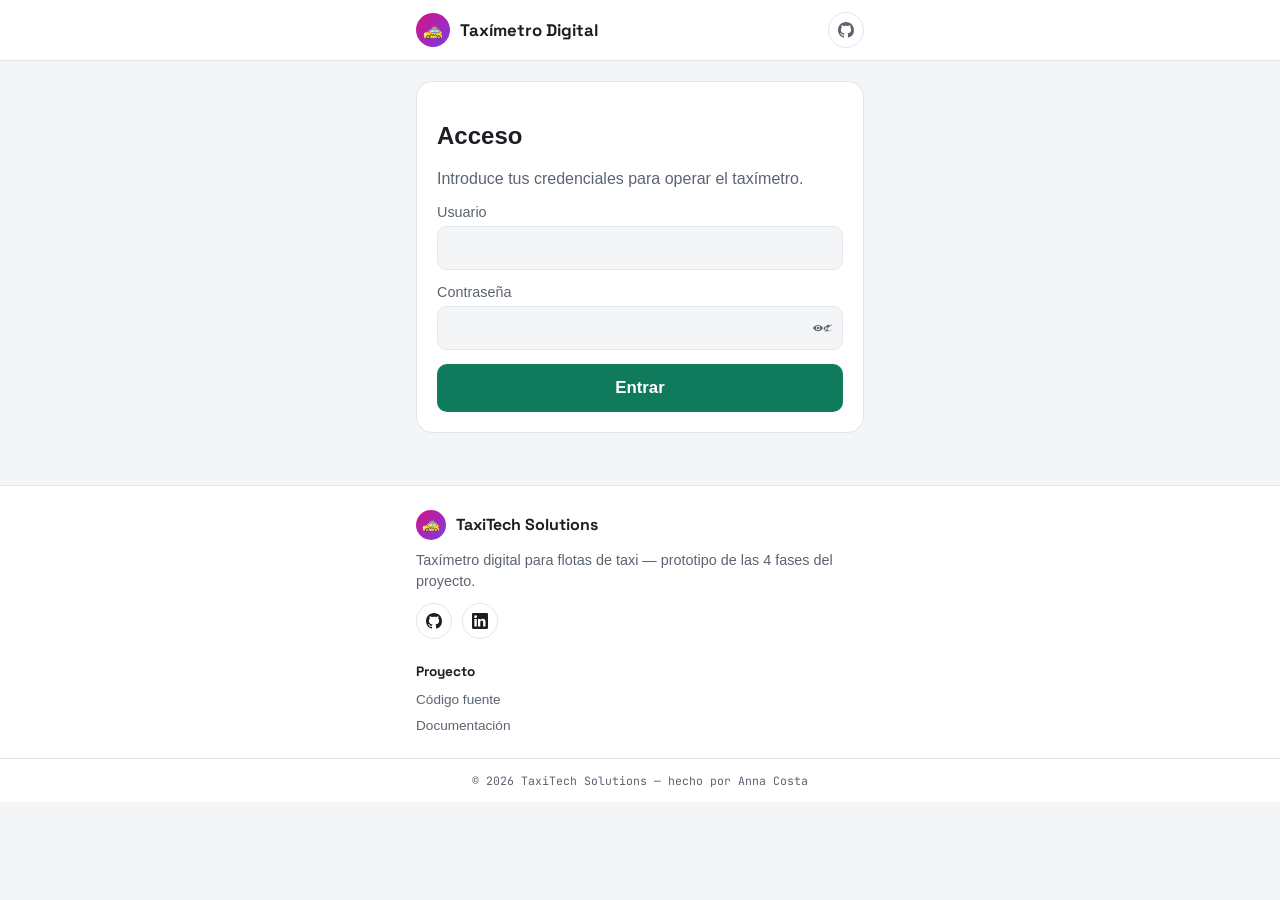
==== web/index.html @ 776721d4 "feat: boton para mostrar/ocultar la contraseña en los formularios de login y registro Icono de ojo d" ====
<!doctype html>
<html lang="es">
<head>
  <meta charset="utf-8" />
  <meta name="viewport" content="width=device-width, initial-scale=1, viewport-fit=cover" />
  <meta name="theme-color" content="#0f7a5c" />
  <title>Taxímetro Digital</title>
  <link rel="preconnect" href="https://fonts.googleapis.com" />
  <link rel="preconnect" href="https://fonts.gstatic.com" crossorigin />
  <link
    href="https://fonts.googleapis.com/css2?family=Space+Grotesk:wght@600;700&family=JetBrains+Mono:wght@500&display=swap"
    rel="stylesheet"
  />
  <link rel="stylesheet" href="styles.css" />
</head>
<body>
  <header class="navbar">
    <div class="navbar__inner">
      <a
        class="navbar__marca"
        href="https://github.com/costanna/project-py-taximetro"
        target="_blank"
        rel="noopener noreferrer"
      >
        <span class="navbar__logo" aria-hidden="true">🚕</span>
        <span class="navbar__nombre">Taxímetro Digital</span>
      </a>
      <div class="navbar__controles">
        <span id="chip-estado" class="chip chip--parado" role="status" aria-live="polite" hidden>PARADO</span>
        <button id="boton-logout" class="boton-icono" type="button" title="Cerrar sesión" hidden>⏻</button>
        <a
          class="navbar__icono"
          href="https://github.com/costanna/project-py-taximetro"
          target="_blank"
          rel="noopener noreferrer"
          title="Ver el código en GitHub"
          aria-label="Ver el código en GitHub"
        >
          <svg viewBox="0 0 16 16" width="16" height="16" fill="currentColor" aria-hidden="true">
            <path
              d="M8 0C3.58 0 0 3.58 0 8c0 3.54 2.29 6.53 5.47 7.59.4.07.55-.17.55-.38 0-.19-.01-.82-.01-1.49-2.01.37-2.53-.49-2.69-.94-.09-.23-.48-.94-.82-1.13-.28-.15-.68-.52-.01-.53.63-.01 1.08.58 1.23.82.72 1.21 1.87.87 2.33.66.07-.52.28-.87.51-1.07-1.78-.2-3.64-.89-3.64-3.95 0-.87.31-1.59.82-2.15-.08-.2-.36-1.02.08-2.12 0 0 .67-.21 2.2.82.64-.18 1.32-.27 2-.27.68 0 1.36.09 2 .27 1.53-1.04 2.2-.82 2.2-.82.44 1.1.16 1.92.08 2.12.51.56.82 1.27.82 2.15 0 3.07-1.87 3.75-3.65 3.95.29.25.54.73.54 1.48 0 1.07-.01 1.93-.01 2.2 0 .21.15.46.55.38A8.01 8.01 0 0 0 16 8c0-4.42-3.58-8-8-8Z"
            />
          </svg>
        </a>
      </div>
    </div>
  </header>

  <p id="banner-conexion" class="banner-conexion" role="status" hidden></p>

  <main class="app">
    <section id="pantalla-login" class="tarjeta">
      <h2>Acceso</h2>
      <p class="ayuda">Introduce tus credenciales para operar el taxímetro.</p>
      <form id="form-login" class="formulario">
        <label>Usuario<input id="input-usuario" type="text" autocomplete="username" required /></label>
        <label>
          Contraseña
          <div class="campo-clave">
            <input id="input-password" type="password" autocomplete="current-password" required />
            <button type="button" class="boton-ver-clave" data-input="input-password" aria-label="Mostrar contraseña" aria-pressed="false" title="Mostrar contraseña">
              <svg class="icono-ver" viewBox="0 0 16 16" width="16" height="16" fill="currentColor" aria-hidden="true">
                <path d="M8 3C4.5 3 1.5 5.1 0 8c1.5 2.9 4.5 5 8 5s6.5-2.1 8-5c-1.5-2.9-4.5-5-8-5Zm0 8.5A3.5 3.5 0 1 1 8 4.5a3.5 3.5 0 0 1 0 7Zm0-1.5A2 2 0 1 0 8 6a2 2 0 0 0 0 4Z" />
              </svg>
              <svg class="icono-ocultar" viewBox="0 0 16 16" width="16" height="16" fill="currentColor" aria-hidden="true" hidden>
                <path d="M13.36 2.64 2.64 13.36l.71.71L4.8 12.6A9 9 0 0 0 8 13c3.5 0 6.5-2.1 8-5a10.3 10.3 0 0 0-3.1-3.66l1.53-1.53-.71-.71ZM8 11.5c-.4 0-.79-.05-1.16-.15l1.5-1.5c-.11.02-.22.03-.34.03a2 2 0 0 1-2-2c0-.12.01-.23.03-.34l1.5-1.5c-.1-.02-.2-.04-.31-.04a3.5 3.5 0 0 0-3.44 4.13l-1.6 1.6A8.9 8.9 0 0 1 1.02 8 8.86 8.86 0 0 1 5.6 4.32L6.9 3.02A9.2 9.2 0 0 1 8 2.98c3.5 0 6.5 2.1 8 5a10.4 10.4 0 0 1-2.05 2.72l-2.3 2.3A8.9 8.9 0 0 1 8 11.5Z" />
              </svg>
            </button>
          </div>
        </label>
        <button type="submit" id="boton-login" class="boton boton--primario">
          <span class="boton__texto">Entrar</span>
          <span class="spinner" hidden aria-hidden="true"></span>
        </button>
      </form>
      <p id="error-login" class="error" role="alert" hidden></p>
    </section>

    <section id="pantalla-taximetro" class="tarjeta" hidden aria-busy="true">
      <div class="importe" role="status" aria-live="polite" aria-atomic="true">
        <div class="importe__linea">
          <span class="importe__valor" id="importe-actual">0.00</span>
          <span class="importe__moneda">€</span>
        </div>
        <span class="importe__duracion" id="duracion-actual" hidden>00:00</span>
      </div>

      <div class="botonera">
        <button id="boton-iniciar" class="boton boton--grande boton--iniciar">▶ Iniciar carrera</button>
        <button id="boton-parado" class="boton boton--grande boton--parado" disabled>🛑 Parado</button>
        <button id="boton-movimiento" class="boton boton--grande boton--movimiento" disabled>🚗 En movimiento</button>
        <button id="boton-finalizar" class="boton boton--grande boton--finalizar" disabled>🏁 Finalizar</button>
      </div>

      <p id="error-accion" class="error error--flotante" role="alert" hidden></p>

      <details id="panel-historial" class="historial">
        <summary>📋 Historial de hoy</summary>
        <p><strong>Recaudado hoy:</strong> <span id="total-hoy">0.00</span> €</p>
        <ul id="lista-historial"></ul>
      </details>
    </section>
  </main>

  <footer class="pie">
    <div class="pie__inner pie__grid">
      <div class="pie__marca">
        <div class="pie__marca-linea">
          <span class="pie__logo" aria-hidden="true">🚕</span>
          <span class="pie__nombre">TaxiTech Solutions</span>
        </div>
        <p>Taxímetro digital para flotas de taxi — prototipo de las 4 fases del proyecto.</p>
        <div class="pie__redes">
          <a
            href="https://github.com/costanna/project-py-taximetro"
            target="_blank"
            rel="noopener noreferrer"
            aria-label="Repositorio en GitHub"
          >
            <svg viewBox="0 0 16 16" width="16" height="16" fill="currentColor" aria-hidden="true">
              <path
                d="M8 0C3.58 0 0 3.58 0 8c0 3.54 2.29 6.53 5.47 7.59.4.07.55-.17.55-.38 0-.19-.01-.82-.01-1.49-2.01.37-2.53-.49-2.69-.94-.09-.23-.48-.94-.82-1.13-.28-.15-.68-.52-.01-.53.63-.01 1.08.58 1.23.82.72 1.21 1.87.87 2.33.66.07-.52.28-.87.51-1.07-1.78-.2-3.64-.89-3.64-3.95 0-.87.31-1.59.82-2.15-.08-.2-.36-1.02.08-2.12 0 0 .67-.21 2.2.82.64-.18 1.32-.27 2-.27.68 0 1.36.09 2 .27 1.53-1.04 2.2-.82 2.2-.82.44 1.1.16 1.92.08 2.12.51.56.82 1.27.82 2.15 0 3.07-1.87 3.75-3.65 3.95.29.25.54.73.54 1.48 0 1.07-.01 1.93-.01 2.2 0 .21.15.46.55.38A8.01 8.01 0 0 0 16 8c0-4.42-3.58-8-8-8Z"
              />
            </svg>
          </a>
          <a
            href="https://www.linkedin.com/in/costanna/"
            target="_blank"
            rel="noopener noreferrer"
            aria-label="LinkedIn de la autora"
          >
            <svg viewBox="0 0 16 16" width="16" height="16" fill="currentColor" aria-hidden="true">
              <path
                d="M0 1.15C0 .52.53 0 1.19 0h13.62C15.47 0 16 .52 16 1.15v13.7c0 .63-.53 1.15-1.19 1.15H1.19C.53 16 0 15.48 0 14.85V1.15ZM4.75 6.02H2.4V13.5h2.35V6.02ZM3.58 5C4.35 5 5 4.4 5 3.63a1.4 1.4 0 0 0-2.8 0C2.2 4.4 2.8 5 3.58 5Zm4.6 1.02H6v7.48h2.28V9.7c0-1.06.2-2.09 1.52-2.09 1.3 0 1.32 1.22 1.32 2.16v3.73H13.5V9.35c0-2.02-.43-3.57-2.79-3.57-1.13 0-1.89.62-2.2 1.2h-.03V6.02Z"
              />
            </svg>
          </a>
        </div>
      </div>

      <div class="pie__col">
        <h4>Proyecto</h4>
        <ul>
          <li><a href="https://github.com/costanna/project-py-taximetro" target="_blank" rel="noopener noreferrer">Código fuente</a></li>
          <li><a href="https://github.com/costanna/project-py-taximetro#readme" target="_blank" rel="noopener noreferrer">Documentación</a></li>
        </ul>
      </div>
    </div>

    <div class="pie__abajo">
      <p>&copy; <span id="pie-anio"></span> TaxiTech Solutions — hecho por Anna Costa</p>
    </div>
  </footer>

  <script src="app.js"></script>
</body>
</html>
---- web/styles.css ----
:root {
  --fondo: #f4f5f7;
  --superficie: #ffffff;
  --texto: #1b1f24;
  --texto-suave: #5b6470;
  --primario: #0f7a5c;
  --primario-fuerte: #0b5e46;
  --parado: #b45309;
  --movimiento: #1d4ed8;
  --finalizar: #b91c1c;
  --borde: #e2e5ea;
  --aviso: #b45309;
  --aviso-fondo: #fef3c7;
  --marca-rosa: #d6127c;
  --marca-violeta: #7c3aed;
  color-scheme: light;
}

@media (prefers-color-scheme: dark) {
  :root:not([data-theme="light"]) {
    --fondo: #0f1115;
    --superficie: #1a1d23;
    --texto: #eef1f5;
    --texto-suave: #a2acba;
    --borde: #2a2e37;
    --aviso-fondo: #3a2c0f;
    --marca-rosa: #ff299c;
    --marca-violeta: #8b5cf6;
    color-scheme: dark;
  }
}

:root[data-theme="dark"] {
  --fondo: #0f1115;
  --superficie: #1a1d23;
  --texto: #eef1f5;
  --texto-suave: #a2acba;
  --borde: #2a2e37;
  --aviso-fondo: #3a2c0f;
  --marca-rosa: #ff299c;
  --marca-violeta: #8b5cf6;
  color-scheme: dark;
}

* {
  box-sizing: border-box;
}

body {
  margin: 0;
  padding-top: env(safe-area-inset-top, 0px);
  padding-bottom: env(safe-area-inset-bottom, 0px);
  background: var(--fondo);
  color: var(--texto);
  font-family: -apple-system, "Segoe UI", Roboto, sans-serif;
  min-height: 100vh;
}

:focus-visible {
  outline: 3px solid var(--movimiento);
  outline-offset: 2px;
}

.banner-conexion {
  position: sticky;
  top: env(safe-area-inset-top, 0px);
  z-index: 10;
  margin: 0 0 12px;
  padding: 10px 16px;
  border-radius: 10px;
  background: var(--aviso-fondo);
  color: var(--aviso);
  font-weight: 600;
  font-size: 0.9rem;
  text-align: center;
  max-width: 480px;
  margin-inline: auto;
}

.app {
  max-width: 480px;
  margin: 0 auto;
  padding: 20px 16px;
  display: flex;
  flex-direction: column;
  gap: 16px;
}

.navbar {
  background: var(--superficie);
  border-bottom: 1px solid var(--borde);
}

.navbar__inner {
  max-width: 480px;
  margin: 0 auto;
  display: flex;
  align-items: center;
  justify-content: space-between;
  flex-wrap: wrap;
  gap: 10px;
  padding: 12px 16px;
}

.navbar__marca {
  display: flex;
  align-items: center;
  gap: 10px;
  text-decoration: none;
}

.navbar__logo {
  display: inline-flex;
  align-items: center;
  justify-content: center;
  width: 34px;
  height: 34px;
  border-radius: 999px;
  background: linear-gradient(135deg, var(--marca-rosa), var(--marca-violeta));
  font-size: 1rem;
}

.navbar__nombre {
  font-family: "Space Grotesk", -apple-system, sans-serif;
  font-weight: 700;
  font-size: 1.05rem;
  color: var(--texto);
}

.navbar__controles {
  display: flex;
  align-items: center;
  gap: 10px;
}

.navbar__icono {
  display: inline-flex;
  align-items: center;
  justify-content: center;
  width: 36px;
  height: 36px;
  border-radius: 999px;
  border: 1px solid var(--borde);
  color: var(--texto-suave);
  text-decoration: none;
  transition: all 0.2s ease;
}

.navbar__icono:hover {
  background: linear-gradient(135deg, var(--marca-rosa), var(--marca-violeta));
  border-color: transparent;
  color: white;
}

.boton-icono {
  border: 1px solid var(--borde);
  background: var(--superficie);
  color: var(--texto-suave);
  width: 36px;
  height: 36px;
  border-radius: 999px;
  font-size: 1rem;
  cursor: pointer;
}

.boton-icono:hover {
  color: var(--finalizar);
  border-color: var(--finalizar);
}

.chip {
  padding: 6px 14px;
  border-radius: 999px;
  font-weight: 700;
  font-size: 0.85rem;
  letter-spacing: 0.03em;
  color: white;
}

.chip--parado { background: var(--parado); }
.chip--movimiento { background: var(--movimiento); }

.tarjeta {
  background: var(--superficie);
  border: 1px solid var(--borde);
  border-radius: 16px;
  padding: 20px;
  animation: aparecer 0.25s ease-out;
}

.tarjeta[aria-busy="true"] {
  opacity: 0.6;
  pointer-events: none;
  transition: opacity 0.2s ease;
}

@keyframes aparecer {
  from {
    opacity: 0;
    transform: translateY(6px);
  }
  to {
    opacity: 1;
    transform: translateY(0);
  }
}

@media (prefers-reduced-motion: reduce) {
  .tarjeta {
    animation: none;
  }
}

.ayuda {
  color: var(--texto-suave);
  margin-top: 0;
}

.formulario {
  display: flex;
  flex-direction: column;
  gap: 14px;
}

.formulario label {
  display: flex;
  flex-direction: column;
  gap: 6px;
  font-size: 0.9rem;
  color: var(--texto-suave);
}

.formulario input {
  padding: 12px 14px;
  border-radius: 10px;
  border: 1px solid var(--borde);
  background: var(--fondo);
  color: var(--texto);
  font-size: 1rem;
  width: 100%;
}

.campo-clave {
  position: relative;
  display: flex;
}

.campo-clave input {
  padding-right: 42px;
}

.boton-ver-clave {
  position: absolute;
  right: 4px;
  top: 50%;
  transform: translateY(-50%);
  width: 32px;
  height: 32px;
  border: none;
  background: transparent;
  color: var(--texto-suave);
  border-radius: 8px;
  cursor: pointer;
  display: flex;
  align-items: center;
  justify-content: center;
}

.boton-ver-clave:hover {
  color: var(--texto);
  background: var(--borde);
}

.error {
  color: #dc2626;
  font-weight: 600;
}

.importe {
  text-align: center;
  padding: 24px 0;
}

.importe__linea {
  display: flex;
  align-items: baseline;
  justify-content: center;
}

.importe__valor {
  font-size: 3.5rem;
  font-weight: 800;
  font-variant-numeric: tabular-nums;
  transition: color 0.2s ease;
}

.importe__valor.actualizado {
  color: var(--primario);
}

@media (prefers-reduced-motion: reduce) {
  .importe__valor {
    transition: none;
  }
}

.importe__moneda {
  font-size: 1.5rem;
  color: var(--texto-suave);
  margin-left: 6px;
}

.importe__duracion {
  display: block;
  margin-top: 6px;
  font-variant-numeric: tabular-nums;
  color: var(--texto-suave);
  font-size: 0.95rem;
}

.botonera {
  display: grid;
  grid-template-columns: 1fr 1fr;
  gap: 12px;
}

.boton {
  border: none;
  border-radius: 14px;
  padding: 18px;
  font-size: 1.05rem;
  font-weight: 700;
  cursor: pointer;
  transition: transform 0.05s ease, opacity 0.15s ease;
  color: white;
}

.boton:active {
  transform: scale(0.97);
}

.boton:disabled {
  opacity: 0.45;
  cursor: not-allowed;
}

.boton--grande {
  min-height: 72px;
  grid-column: span 1;
}

.boton--iniciar { background: var(--primario); grid-column: span 2; }
.boton--parado { background: var(--parado); }
.boton--movimiento { background: var(--movimiento); }
.boton--finalizar { background: var(--finalizar); grid-column: span 2; }

.boton--primario {
  background: var(--primario);
  padding: 14px;
  border-radius: 10px;
  display: inline-flex;
  align-items: center;
  justify-content: center;
  gap: 8px;
  width: 100%;
}

.spinner {
  width: 16px;
  height: 16px;
  border-radius: 999px;
  border: 2px solid rgba(255, 255, 255, 0.4);
  border-top-color: white;
  animation: girar 0.7s linear infinite;
}

@media (prefers-reduced-motion: reduce) {
  .spinner {
    animation-duration: 1.6s;
  }
}

@keyframes girar {
  to {
    transform: rotate(360deg);
  }
}

.error--flotante {
  margin-top: 14px;
  text-align: center;
}

.historial {
  margin-top: 20px;
  border-top: 1px solid var(--borde);
  padding-top: 12px;
}

.historial summary {
  cursor: pointer;
  font-weight: 600;
}

#lista-historial {
  list-style: none;
  padding: 0;
  margin: 10px 0 0;
  display: flex;
  flex-direction: column;
  gap: 8px;
  max-height: 240px;
  overflow-y: auto;
}

#lista-historial li {
  display: flex;
  justify-content: space-between;
  padding: 8px 10px;
  background: var(--fondo);
  border-radius: 8px;
  font-size: 0.9rem;
}

@media (max-width: 400px) {
  .importe__valor { font-size: 2.6rem; }
  .boton--grande { min-height: 60px; font-size: 0.95rem; }
}

.pie {
  background: var(--superficie);
  border-top: 1px solid var(--borde);
  margin-top: 32px;
}

.pie__inner {
  max-width: 480px;
  margin: 0 auto;
  padding-inline: 16px;
}

.pie__grid {
  display: flex;
  flex-direction: column;
  gap: 24px;
  padding-block: 24px;
}

.pie__marca {
  display: flex;
  flex-direction: column;
  gap: 10px;
}

.pie__marca-linea {
  display: flex;
  align-items: center;
  gap: 10px;
}

.pie__logo {
  display: inline-flex;
  align-items: center;
  justify-content: center;
  width: 30px;
  height: 30px;
  border-radius: 999px;
  background: linear-gradient(135deg, var(--marca-rosa), var(--marca-violeta));
  font-size: 0.9rem;
}

.pie__nombre {
  font-family: "Space Grotesk", -apple-system, sans-serif;
  font-weight: 700;
  color: var(--texto);
}

.pie__marca p {
  margin: 0;
  color: var(--texto-suave);
  font-size: 0.9rem;
  line-height: 1.5;
}

.pie__redes {
  display: flex;
  gap: 10px;
}

.pie__redes a {
  display: inline-flex;
  align-items: center;
  justify-content: center;
  width: 36px;
  height: 36px;
  border-radius: 999px;
  border: 1px solid var(--borde);
  color: var(--texto);
  transition: all 0.2s ease;
}

.pie__redes a:hover {
  background: linear-gradient(135deg, var(--marca-rosa), var(--marca-violeta));
  border-color: transparent;
  color: white;
  transform: translateY(-2px);
}

.pie__col h4 {
  font-family: "Space Grotesk", -apple-system, sans-serif;
  font-size: 0.85rem;
  margin: 0 0 10px;
  color: var(--texto);
}

.pie__col ul {
  list-style: none;
  margin: 0;
  padding: 0;
  display: flex;
  flex-direction: column;
  gap: 8px;
}

.pie__col a {
  color: var(--texto-suave);
  text-decoration: none;
  font-size: 0.85rem;
}

.pie__col a:hover {
  color: var(--marca-rosa);
}

.pie__abajo {
  border-top: 1px solid var(--borde);
  padding-block: 14px;
  padding-inline: 16px;
  text-align: center;
}

.pie__abajo p {
  margin: 0;
  font-family: "JetBrains Mono", monospace;
  font-size: 0.72rem;
  color: var(--texto-suave);
}
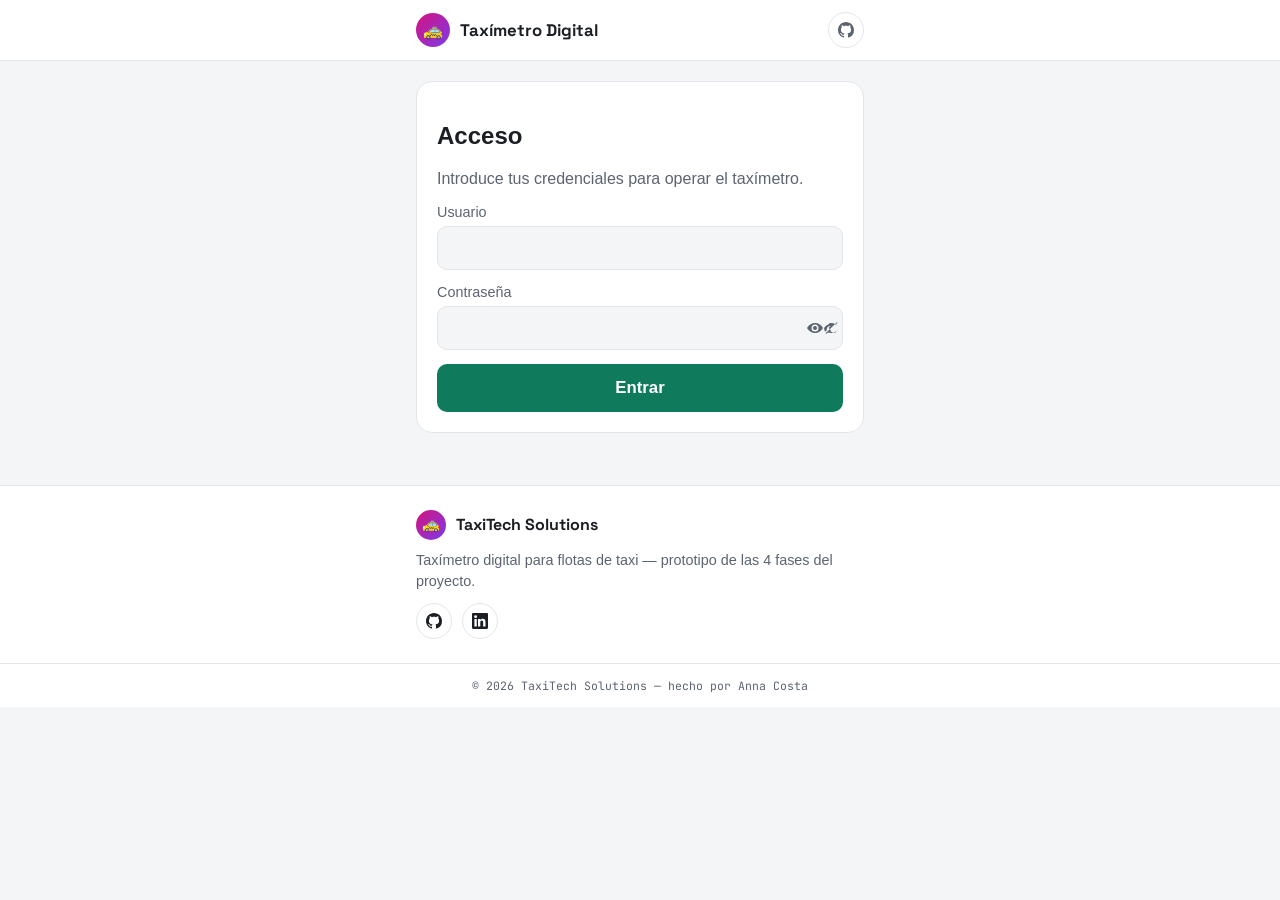
==== commit 39ed4c16: "fix: permite varios usuarios, arregla el icono de ver clave y reordena enlaces de marca - auth (back" ====
--- a/web/index.html
+++ b/web/index.html
@@ -16,15 +16,10 @@
 <body>
   <header class="navbar">
     <div class="navbar__inner">
-      <a
-        class="navbar__marca"
-        href="https://github.com/costanna/project-py-taximetro"
-        target="_blank"
-        rel="noopener noreferrer"
-      >
+      <div class="navbar__marca">
         <span class="navbar__logo" aria-hidden="true">🚕</span>
         <span class="navbar__nombre">Taxímetro Digital</span>
-      </a>
+      </div>
       <div class="navbar__controles">
         <span id="chip-estado" class="chip chip--parado" role="status" aria-live="polite" hidden>PARADO</span>
         <button id="boton-logout" class="boton-icono" type="button" title="Cerrar sesión" hidden>⏻</button>
@@ -112,10 +107,10 @@
         <p>Taxímetro digital para flotas de taxi — prototipo de las 4 fases del proyecto.</p>
         <div class="pie__redes">
           <a
-            href="https://github.com/costanna/project-py-taximetro"
+            href="https://github.com/costanna"
             target="_blank"
             rel="noopener noreferrer"
-            aria-label="Repositorio en GitHub"
+            aria-label="Perfil de GitHub de la autora"
           >
             <svg viewBox="0 0 16 16" width="16" height="16" fill="currentColor" aria-hidden="true">
               <path
@@ -137,14 +132,6 @@
           </a>
         </div>
       </div>
-
-      <div class="pie__col">
-        <h4>Proyecto</h4>
-        <ul>
-          <li><a href="https://github.com/costanna/project-py-taximetro" target="_blank" rel="noopener noreferrer">Código fuente</a></li>
-          <li><a href="https://github.com/costanna/project-py-taximetro#readme" target="_blank" rel="noopener noreferrer">Documentación</a></li>
-        </ul>
-      </div>
     </div>
 
     <div class="pie__abajo">
--- a/web/styles.css
+++ b/web/styles.css
@@ -256,6 +256,7 @@
   transform: translateY(-50%);
   width: 32px;
   height: 32px;
+  padding: 0;
   border: none;
   background: transparent;
   color: var(--texto-suave);
@@ -506,32 +507,6 @@
   transform: translateY(-2px);
 }
 
-.pie__col h4 {
-  font-family: "Space Grotesk", -apple-system, sans-serif;
-  font-size: 0.85rem;
-  margin: 0 0 10px;
-  color: var(--texto);
-}
-
-.pie__col ul {
-  list-style: none;
-  margin: 0;
-  padding: 0;
-  display: flex;
-  flex-direction: column;
-  gap: 8px;
-}
-
-.pie__col a {
-  color: var(--texto-suave);
-  text-decoration: none;
-  font-size: 0.85rem;
-}
-
-.pie__col a:hover {
-  color: var(--marca-rosa);
-}
-
 .pie__abajo {
   border-top: 1px solid var(--borde);
   padding-block: 14px;
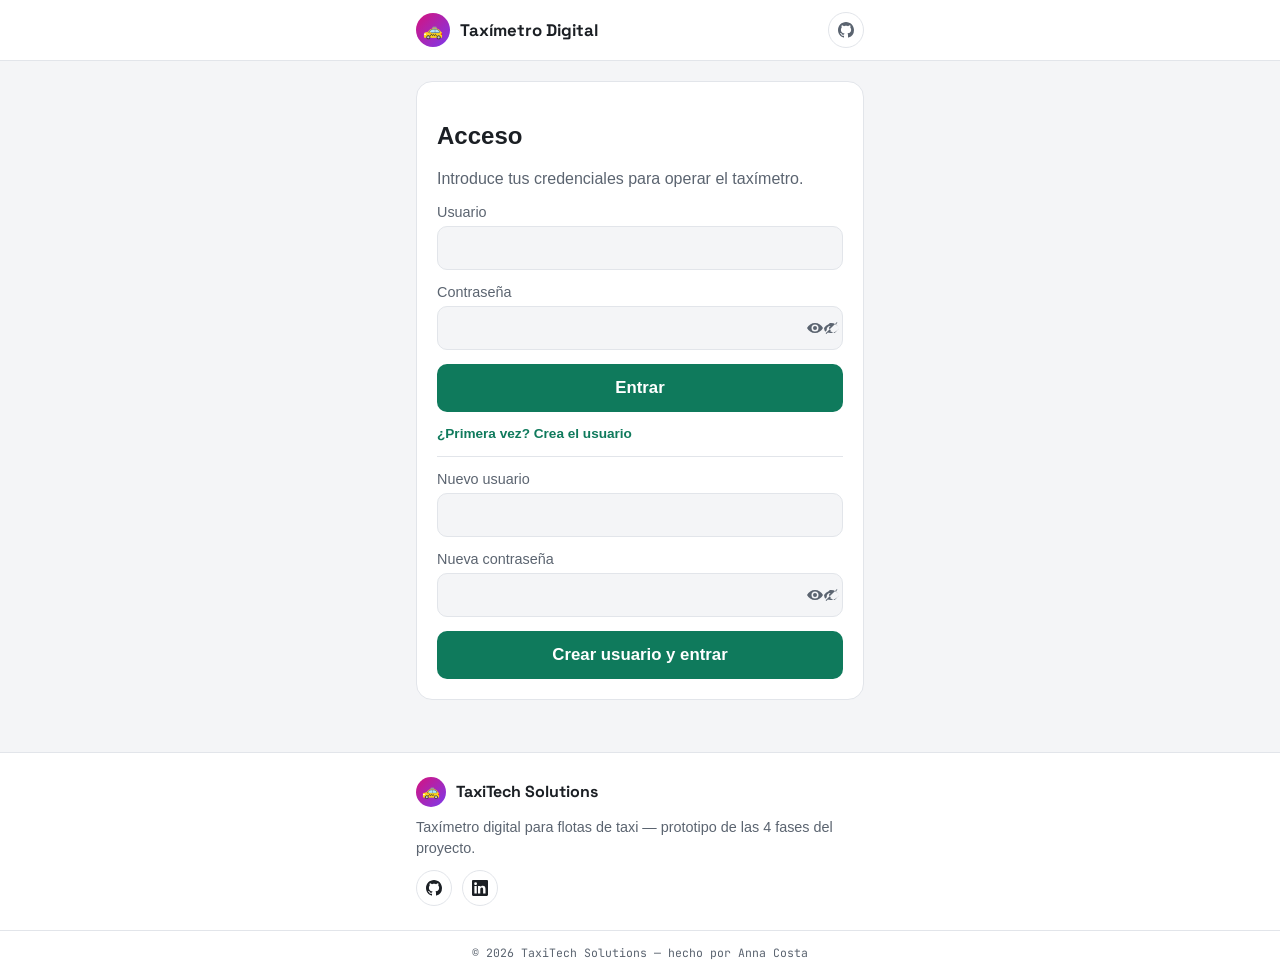
==== commit 4b7b8bdc: "feat: tarifas del backend desde fichero (US-07) y formulario de registro en web/ (US-08) - backend/c" ====
--- a/web/index.html
+++ b/web/index.html
@@ -21,6 +21,7 @@
         <span class="navbar__nombre">Taxímetro Digital</span>
       </div>
       <div class="navbar__controles">
+        <span id="nombre-usuario" class="navbar__usuario"></span>
         <span id="chip-estado" class="chip chip--parado" role="status" aria-live="polite" hidden>PARADO</span>
         <button id="boton-logout" class="boton-icono" type="button" title="Cerrar sesión" hidden>⏻</button>
         <a
@@ -69,6 +70,25 @@
         </button>
       </form>
       <p id="error-login" class="error" role="alert" hidden></p>
+      <button id="boton-mostrar-registro" type="button" class="enlace">¿Primera vez? Crea el usuario</button>
+      <form id="form-registro" class="formulario" hidden>
+        <label>Nuevo usuario<input id="input-registro-usuario" type="text" required /></label>
+        <label>
+          Nueva contraseña
+          <div class="campo-clave">
+            <input id="input-registro-password" type="password" required />
+            <button type="button" class="boton-ver-clave" data-input="input-registro-password" aria-label="Mostrar contraseña" aria-pressed="false" title="Mostrar contraseña">
+              <svg class="icono-ver" viewBox="0 0 16 16" width="16" height="16" fill="currentColor" aria-hidden="true">
+                <path d="M8 3C4.5 3 1.5 5.1 0 8c1.5 2.9 4.5 5 8 5s6.5-2.1 8-5c-1.5-2.9-4.5-5-8-5Zm0 8.5A3.5 3.5 0 1 1 8 4.5a3.5 3.5 0 0 1 0 7Zm0-1.5A2 2 0 1 0 8 6a2 2 0 0 0 0 4Z" />
+              </svg>
+              <svg class="icono-ocultar" viewBox="0 0 16 16" width="16" height="16" fill="currentColor" aria-hidden="true" hidden>
+                <path d="M13.36 2.64 2.64 13.36l.71.71L4.8 12.6A9 9 0 0 0 8 13c3.5 0 6.5-2.1 8-5a10.3 10.3 0 0 0-3.1-3.66l1.53-1.53-.71-.71ZM8 11.5c-.4 0-.79-.05-1.16-.15l1.5-1.5c-.11.02-.22.03-.34.03a2 2 0 0 1-2-2c0-.12.01-.23.03-.34l1.5-1.5c-.1-.02-.2-.04-.31-.04a3.5 3.5 0 0 0-3.44 4.13l-1.6 1.6A8.9 8.9 0 0 1 1.02 8 8.86 8.86 0 0 1 5.6 4.32L6.9 3.02A9.2 9.2 0 0 1 8 2.98c3.5 0 6.5 2.1 8 5a10.4 10.4 0 0 1-2.05 2.72l-2.3 2.3A8.9 8.9 0 0 1 8 11.5Z" />
+              </svg>
+            </button>
+          </div>
+        </label>
+        <button type="submit" id="boton-registro" class="boton boton--primario">Crear usuario y entrar</button>
+      </form>
     </section>
 
     <section id="pantalla-taximetro" class="tarjeta" hidden aria-busy="true">
--- a/web/styles.css
+++ b/web/styles.css
@@ -133,6 +133,15 @@
   gap: 10px;
 }
 
+.navbar__usuario {
+  font-size: 0.85rem;
+  color: var(--texto-suave);
+}
+
+.navbar__usuario:empty {
+  display: none;
+}
+
 .navbar__icono {
   display: inline-flex;
   align-items: center;
@@ -220,6 +229,27 @@
   display: flex;
   flex-direction: column;
   gap: 14px;
+}
+
+.enlace {
+  background: none;
+  border: none;
+  color: var(--primario);
+  font-size: 0.85rem;
+  font-weight: 600;
+  padding: 14px 0 0;
+  cursor: pointer;
+  text-align: left;
+}
+
+.enlace:hover {
+  text-decoration: underline;
+}
+
+#form-registro {
+  margin-top: 14px;
+  padding-top: 14px;
+  border-top: 1px solid var(--borde);
 }
 
 .formulario label {
@@ -243,6 +273,11 @@
 .campo-clave {
   position: relative;
   display: flex;
+}
+
+.campo-clave input::-ms-reveal,
+.campo-clave input::-ms-clear {
+  display: none;
 }
 
 .campo-clave input {
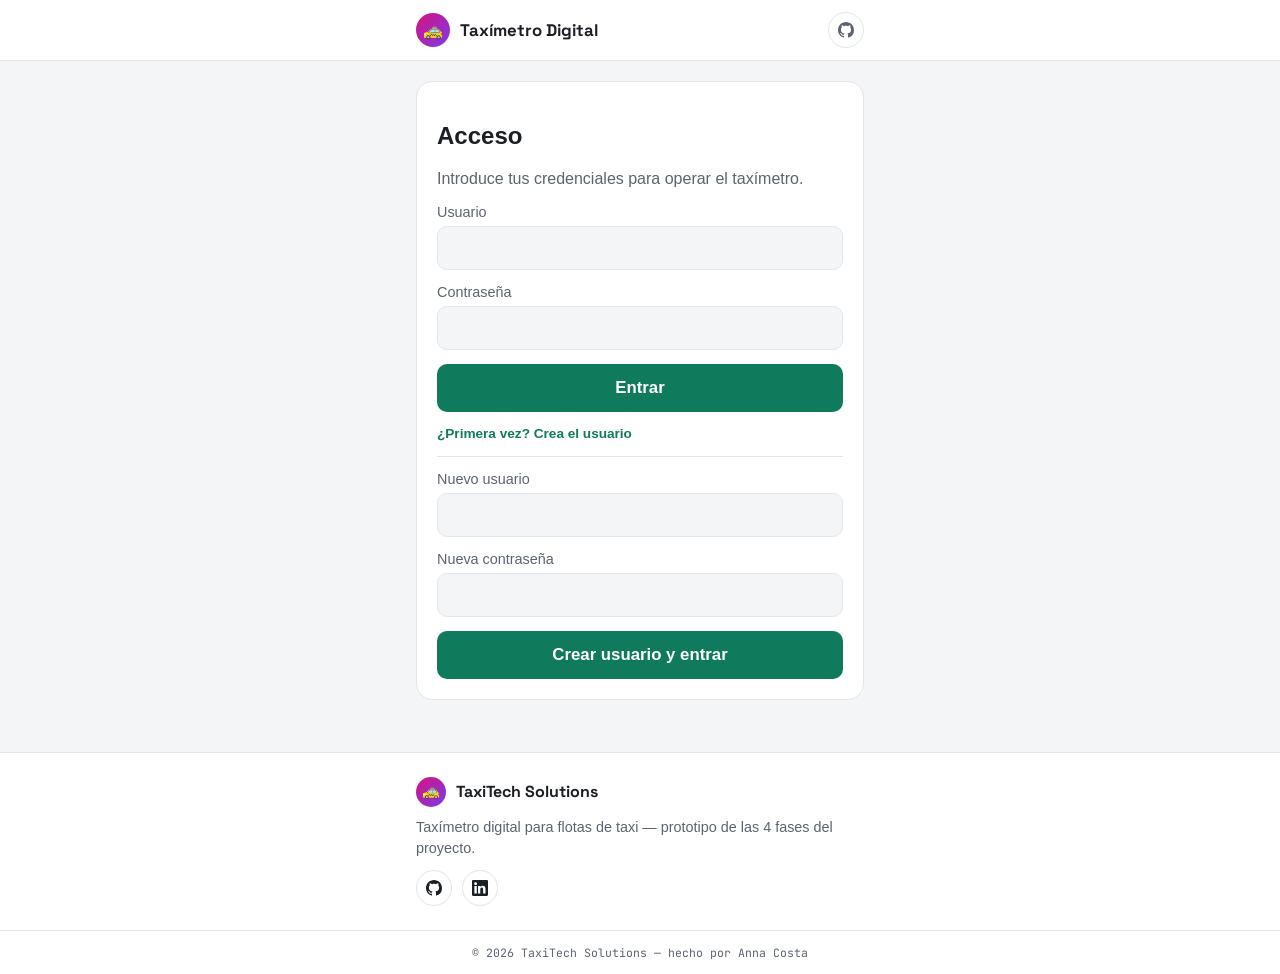
==== commit 21ed016a: "fix: quita el boton propio de ver contrasena, lo cubren los navegadores Confirmado contra el deploy " ====
--- a/web/index.html
+++ b/web/index.html
@@ -22,6 +22,7 @@
       </div>
       <div class="navbar__controles">
         <span id="nombre-usuario" class="navbar__usuario"></span>
+        <span id="rol-usuario" class="rol-usuario"></span>
         <span id="chip-estado" class="chip chip--parado" role="status" aria-live="polite" hidden>PARADO</span>
         <button id="boton-logout" class="boton-icono" type="button" title="Cerrar sesión" hidden>⏻</button>
         <a
@@ -50,20 +51,7 @@
       <p class="ayuda">Introduce tus credenciales para operar el taxímetro.</p>
       <form id="form-login" class="formulario">
         <label>Usuario<input id="input-usuario" type="text" autocomplete="username" required /></label>
-        <label>
-          Contraseña
-          <div class="campo-clave">
-            <input id="input-password" type="password" autocomplete="current-password" required />
-            <button type="button" class="boton-ver-clave" data-input="input-password" aria-label="Mostrar contraseña" aria-pressed="false" title="Mostrar contraseña">
-              <svg class="icono-ver" viewBox="0 0 16 16" width="16" height="16" fill="currentColor" aria-hidden="true">
-                <path d="M8 3C4.5 3 1.5 5.1 0 8c1.5 2.9 4.5 5 8 5s6.5-2.1 8-5c-1.5-2.9-4.5-5-8-5Zm0 8.5A3.5 3.5 0 1 1 8 4.5a3.5 3.5 0 0 1 0 7Zm0-1.5A2 2 0 1 0 8 6a2 2 0 0 0 0 4Z" />
-              </svg>
-              <svg class="icono-ocultar" viewBox="0 0 16 16" width="16" height="16" fill="currentColor" aria-hidden="true" hidden>
-                <path d="M13.36 2.64 2.64 13.36l.71.71L4.8 12.6A9 9 0 0 0 8 13c3.5 0 6.5-2.1 8-5a10.3 10.3 0 0 0-3.1-3.66l1.53-1.53-.71-.71ZM8 11.5c-.4 0-.79-.05-1.16-.15l1.5-1.5c-.11.02-.22.03-.34.03a2 2 0 0 1-2-2c0-.12.01-.23.03-.34l1.5-1.5c-.1-.02-.2-.04-.31-.04a3.5 3.5 0 0 0-3.44 4.13l-1.6 1.6A8.9 8.9 0 0 1 1.02 8 8.86 8.86 0 0 1 5.6 4.32L6.9 3.02A9.2 9.2 0 0 1 8 2.98c3.5 0 6.5 2.1 8 5a10.4 10.4 0 0 1-2.05 2.72l-2.3 2.3A8.9 8.9 0 0 1 8 11.5Z" />
-              </svg>
-            </button>
-          </div>
-        </label>
+        <label>Contraseña<input id="input-password" type="password" autocomplete="current-password" required /></label>
         <button type="submit" id="boton-login" class="boton boton--primario">
           <span class="boton__texto">Entrar</span>
           <span class="spinner" hidden aria-hidden="true"></span>
@@ -73,20 +61,7 @@
       <button id="boton-mostrar-registro" type="button" class="enlace">¿Primera vez? Crea el usuario</button>
       <form id="form-registro" class="formulario" hidden>
         <label>Nuevo usuario<input id="input-registro-usuario" type="text" required /></label>
-        <label>
-          Nueva contraseña
-          <div class="campo-clave">
-            <input id="input-registro-password" type="password" required />
-            <button type="button" class="boton-ver-clave" data-input="input-registro-password" aria-label="Mostrar contraseña" aria-pressed="false" title="Mostrar contraseña">
-              <svg class="icono-ver" viewBox="0 0 16 16" width="16" height="16" fill="currentColor" aria-hidden="true">
-                <path d="M8 3C4.5 3 1.5 5.1 0 8c1.5 2.9 4.5 5 8 5s6.5-2.1 8-5c-1.5-2.9-4.5-5-8-5Zm0 8.5A3.5 3.5 0 1 1 8 4.5a3.5 3.5 0 0 1 0 7Zm0-1.5A2 2 0 1 0 8 6a2 2 0 0 0 0 4Z" />
-              </svg>
-              <svg class="icono-ocultar" viewBox="0 0 16 16" width="16" height="16" fill="currentColor" aria-hidden="true" hidden>
-                <path d="M13.36 2.64 2.64 13.36l.71.71L4.8 12.6A9 9 0 0 0 8 13c3.5 0 6.5-2.1 8-5a10.3 10.3 0 0 0-3.1-3.66l1.53-1.53-.71-.71ZM8 11.5c-.4 0-.79-.05-1.16-.15l1.5-1.5c-.11.02-.22.03-.34.03a2 2 0 0 1-2-2c0-.12.01-.23.03-.34l1.5-1.5c-.1-.02-.2-.04-.31-.04a3.5 3.5 0 0 0-3.44 4.13l-1.6 1.6A8.9 8.9 0 0 1 1.02 8 8.86 8.86 0 0 1 5.6 4.32L6.9 3.02A9.2 9.2 0 0 1 8 2.98c3.5 0 6.5 2.1 8 5a10.4 10.4 0 0 1-2.05 2.72l-2.3 2.3A8.9 8.9 0 0 1 8 11.5Z" />
-              </svg>
-            </button>
-          </div>
-        </label>
+        <label>Nueva contraseña<input id="input-registro-password" type="password" required /></label>
         <button type="submit" id="boton-registro" class="boton boton--primario">Crear usuario y entrar</button>
       </form>
     </section>
@@ -109,9 +84,14 @@
 
       <p id="error-accion" class="error error--flotante" role="alert" hidden></p>
 
+      <div id="resumen-conductores" class="resumen" hidden>
+        <h3>Totales por conductor</h3>
+        <ul id="lista-resumen-conductores"></ul>
+      </div>
+
       <details id="panel-historial" class="historial">
         <summary>📋 Historial de hoy</summary>
-        <p><strong>Recaudado hoy:</strong> <span id="total-hoy">0.00</span> €</p>
+        <p><strong>Recaudado hoy (todos):</strong> <span id="total-hoy">0.00</span> €</p>
         <ul id="lista-historial"></ul>
       </details>
     </section>
--- a/web/styles.css
+++ b/web/styles.css
@@ -142,6 +142,52 @@
   display: none;
 }
 
+.rol-usuario {
+  display: inline-block;
+  padding: 2px 8px;
+  border-radius: 999px;
+  background: var(--borde);
+  color: var(--texto-suave);
+  font-size: 0.68rem;
+  font-weight: 700;
+  text-transform: uppercase;
+  letter-spacing: 0.03em;
+}
+
+.rol-usuario:empty {
+  display: none;
+}
+
+.resumen {
+  margin-top: 20px;
+  padding-top: 12px;
+  border-top: 1px solid var(--borde);
+}
+
+.resumen h3 {
+  font-size: 0.85rem;
+  color: var(--texto-suave);
+  margin: 0 0 8px;
+}
+
+#lista-resumen-conductores {
+  list-style: none;
+  margin: 0;
+  padding: 0;
+  display: flex;
+  flex-direction: column;
+  gap: 6px;
+}
+
+#lista-resumen-conductores li {
+  display: flex;
+  justify-content: space-between;
+  font-size: 0.85rem;
+  padding: 6px 10px;
+  background: var(--fondo);
+  border-radius: 8px;
+}
+
 .navbar__icono {
   display: inline-flex;
   align-items: center;
@@ -270,42 +316,6 @@
   width: 100%;
 }
 
-.campo-clave {
-  position: relative;
-  display: flex;
-}
-
-.campo-clave input::-ms-reveal,
-.campo-clave input::-ms-clear {
-  display: none;
-}
-
-.campo-clave input {
-  padding-right: 42px;
-}
-
-.boton-ver-clave {
-  position: absolute;
-  right: 4px;
-  top: 50%;
-  transform: translateY(-50%);
-  width: 32px;
-  height: 32px;
-  padding: 0;
-  border: none;
-  background: transparent;
-  color: var(--texto-suave);
-  border-radius: 8px;
-  cursor: pointer;
-  display: flex;
-  align-items: center;
-  justify-content: center;
-}
-
-.boton-ver-clave:hover {
-  color: var(--texto);
-  background: var(--borde);
-}
 
 .error {
   color: #dc2626;
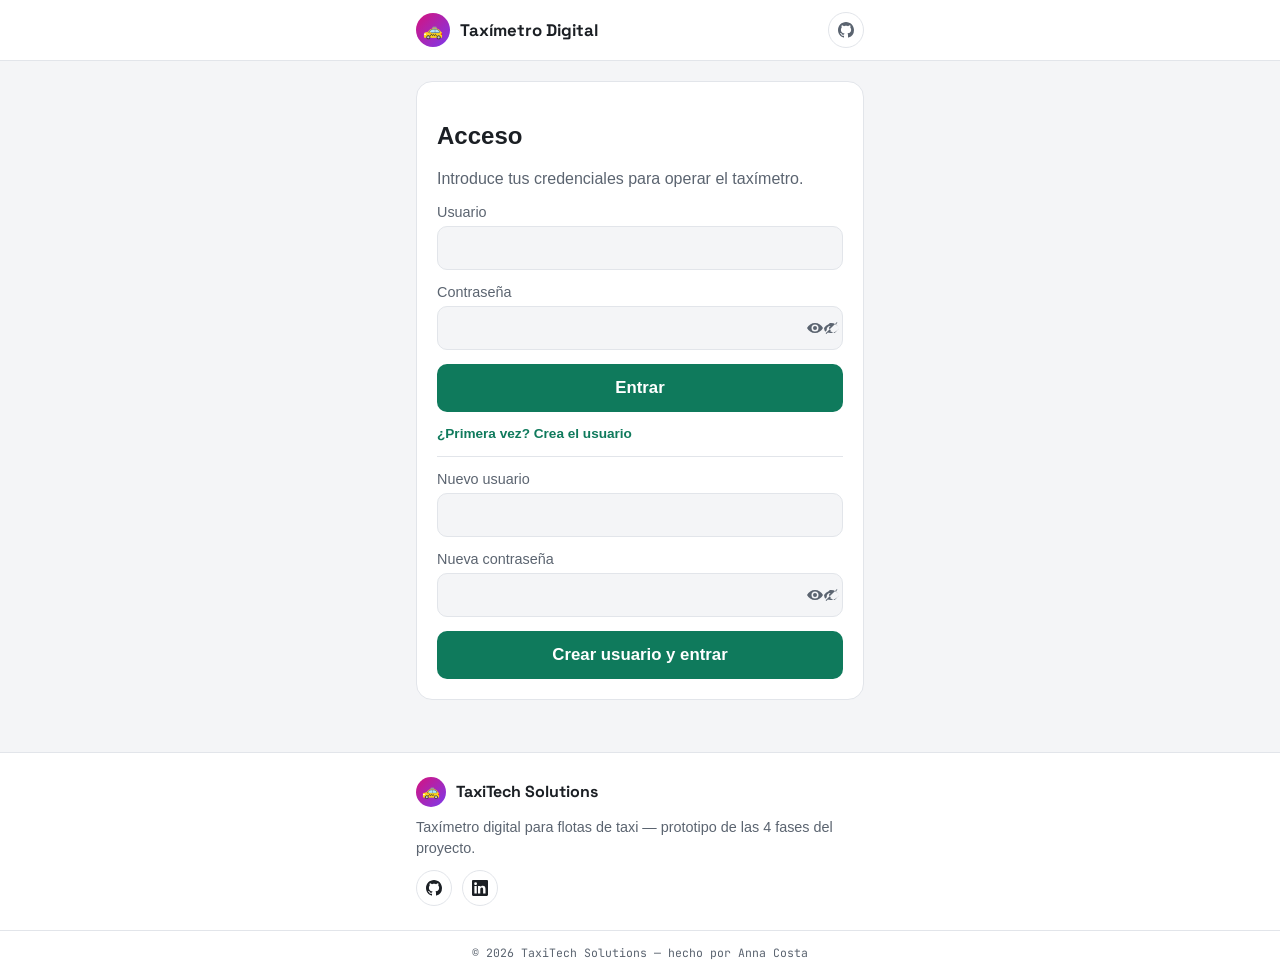
==== commit fd497e10: "fix: recupera el icono de ver clave con cache-busting en los assets Retirarlo fue un error de diagno" ====
--- a/web/index.html
+++ b/web/index.html
@@ -11,7 +11,7 @@
     href="https://fonts.googleapis.com/css2?family=Space+Grotesk:wght@600;700&family=JetBrains+Mono:wght@500&display=swap"
     rel="stylesheet"
   />
-  <link rel="stylesheet" href="styles.css" />
+  <link rel="stylesheet" href="styles.css?v=2" />
 </head>
 <body>
   <header class="navbar">
@@ -51,7 +51,20 @@
       <p class="ayuda">Introduce tus credenciales para operar el taxímetro.</p>
       <form id="form-login" class="formulario">
         <label>Usuario<input id="input-usuario" type="text" autocomplete="username" required /></label>
-        <label>Contraseña<input id="input-password" type="password" autocomplete="current-password" required /></label>
+        <label>
+          Contraseña
+          <div class="campo-clave">
+            <input id="input-password" type="password" autocomplete="current-password" required />
+            <button type="button" class="boton-ver-clave" data-input="input-password" aria-label="Mostrar contraseña" aria-pressed="false" title="Mostrar contraseña">
+              <svg class="icono-ver" viewBox="0 0 16 16" width="16" height="16" fill="currentColor" aria-hidden="true">
+                <path d="M8 3C4.5 3 1.5 5.1 0 8c1.5 2.9 4.5 5 8 5s6.5-2.1 8-5c-1.5-2.9-4.5-5-8-5Zm0 8.5A3.5 3.5 0 1 1 8 4.5a3.5 3.5 0 0 1 0 7Zm0-1.5A2 2 0 1 0 8 6a2 2 0 0 0 0 4Z" />
+              </svg>
+              <svg class="icono-ocultar" viewBox="0 0 16 16" width="16" height="16" fill="currentColor" aria-hidden="true" hidden>
+                <path d="M13.36 2.64 2.64 13.36l.71.71L4.8 12.6A9 9 0 0 0 8 13c3.5 0 6.5-2.1 8-5a10.3 10.3 0 0 0-3.1-3.66l1.53-1.53-.71-.71ZM8 11.5c-.4 0-.79-.05-1.16-.15l1.5-1.5c-.11.02-.22.03-.34.03a2 2 0 0 1-2-2c0-.12.01-.23.03-.34l1.5-1.5c-.1-.02-.2-.04-.31-.04a3.5 3.5 0 0 0-3.44 4.13l-1.6 1.6A8.9 8.9 0 0 1 1.02 8 8.86 8.86 0 0 1 5.6 4.32L6.9 3.02A9.2 9.2 0 0 1 8 2.98c3.5 0 6.5 2.1 8 5a10.4 10.4 0 0 1-2.05 2.72l-2.3 2.3A8.9 8.9 0 0 1 8 11.5Z" />
+              </svg>
+            </button>
+          </div>
+        </label>
         <button type="submit" id="boton-login" class="boton boton--primario">
           <span class="boton__texto">Entrar</span>
           <span class="spinner" hidden aria-hidden="true"></span>
@@ -61,7 +74,20 @@
       <button id="boton-mostrar-registro" type="button" class="enlace">¿Primera vez? Crea el usuario</button>
       <form id="form-registro" class="formulario" hidden>
         <label>Nuevo usuario<input id="input-registro-usuario" type="text" required /></label>
-        <label>Nueva contraseña<input id="input-registro-password" type="password" required /></label>
+        <label>
+          Nueva contraseña
+          <div class="campo-clave">
+            <input id="input-registro-password" type="password" required />
+            <button type="button" class="boton-ver-clave" data-input="input-registro-password" aria-label="Mostrar contraseña" aria-pressed="false" title="Mostrar contraseña">
+              <svg class="icono-ver" viewBox="0 0 16 16" width="16" height="16" fill="currentColor" aria-hidden="true">
+                <path d="M8 3C4.5 3 1.5 5.1 0 8c1.5 2.9 4.5 5 8 5s6.5-2.1 8-5c-1.5-2.9-4.5-5-8-5Zm0 8.5A3.5 3.5 0 1 1 8 4.5a3.5 3.5 0 0 1 0 7Zm0-1.5A2 2 0 1 0 8 6a2 2 0 0 0 0 4Z" />
+              </svg>
+              <svg class="icono-ocultar" viewBox="0 0 16 16" width="16" height="16" fill="currentColor" aria-hidden="true" hidden>
+                <path d="M13.36 2.64 2.64 13.36l.71.71L4.8 12.6A9 9 0 0 0 8 13c3.5 0 6.5-2.1 8-5a10.3 10.3 0 0 0-3.1-3.66l1.53-1.53-.71-.71ZM8 11.5c-.4 0-.79-.05-1.16-.15l1.5-1.5c-.11.02-.22.03-.34.03a2 2 0 0 1-2-2c0-.12.01-.23.03-.34l1.5-1.5c-.1-.02-.2-.04-.31-.04a3.5 3.5 0 0 0-3.44 4.13l-1.6 1.6A8.9 8.9 0 0 1 1.02 8 8.86 8.86 0 0 1 5.6 4.32L6.9 3.02A9.2 9.2 0 0 1 8 2.98c3.5 0 6.5 2.1 8 5a10.4 10.4 0 0 1-2.05 2.72l-2.3 2.3A8.9 8.9 0 0 1 8 11.5Z" />
+              </svg>
+            </button>
+          </div>
+        </label>
         <button type="submit" id="boton-registro" class="boton boton--primario">Crear usuario y entrar</button>
       </form>
     </section>
@@ -83,6 +109,16 @@
       </div>
 
       <p id="error-accion" class="error error--flotante" role="alert" hidden></p>
+
+      <div id="panel-tarifas" class="resumen" hidden>
+        <h3>Tarifas (€/segundo)</h3>
+        <form id="form-tarifas" class="formulario">
+          <label>Parado<input id="input-tarifa-parado" type="number" step="0.001" min="0.001" required /></label>
+          <label>En movimiento<input id="input-tarifa-movimiento" type="number" step="0.001" min="0.001" required /></label>
+          <button type="submit" class="boton boton--primario">Guardar tarifas</button>
+        </form>
+        <p id="mensaje-tarifas" class="ayuda" role="status"></p>
+      </div>
 
       <div id="resumen-conductores" class="resumen" hidden>
         <h3>Totales por conductor</h3>
@@ -139,6 +175,6 @@
     </div>
   </footer>
 
-  <script src="app.js"></script>
+  <script src="app.js?v=2"></script>
 </body>
 </html>
--- a/web/styles.css
+++ b/web/styles.css
@@ -316,6 +316,38 @@
   width: 100%;
 }
 
+.campo-clave {
+  position: relative;
+  display: flex;
+}
+
+.campo-clave input {
+  padding-right: 42px;
+}
+
+.boton-ver-clave {
+  position: absolute;
+  right: 4px;
+  top: 50%;
+  transform: translateY(-50%);
+  width: 32px;
+  height: 32px;
+  padding: 0;
+  border: none;
+  background: transparent;
+  color: var(--texto-suave);
+  border-radius: 8px;
+  cursor: pointer;
+  display: flex;
+  align-items: center;
+  justify-content: center;
+}
+
+.boton-ver-clave:hover {
+  color: var(--texto);
+  background: var(--borde);
+}
+
 
 .error {
   color: #dc2626;
